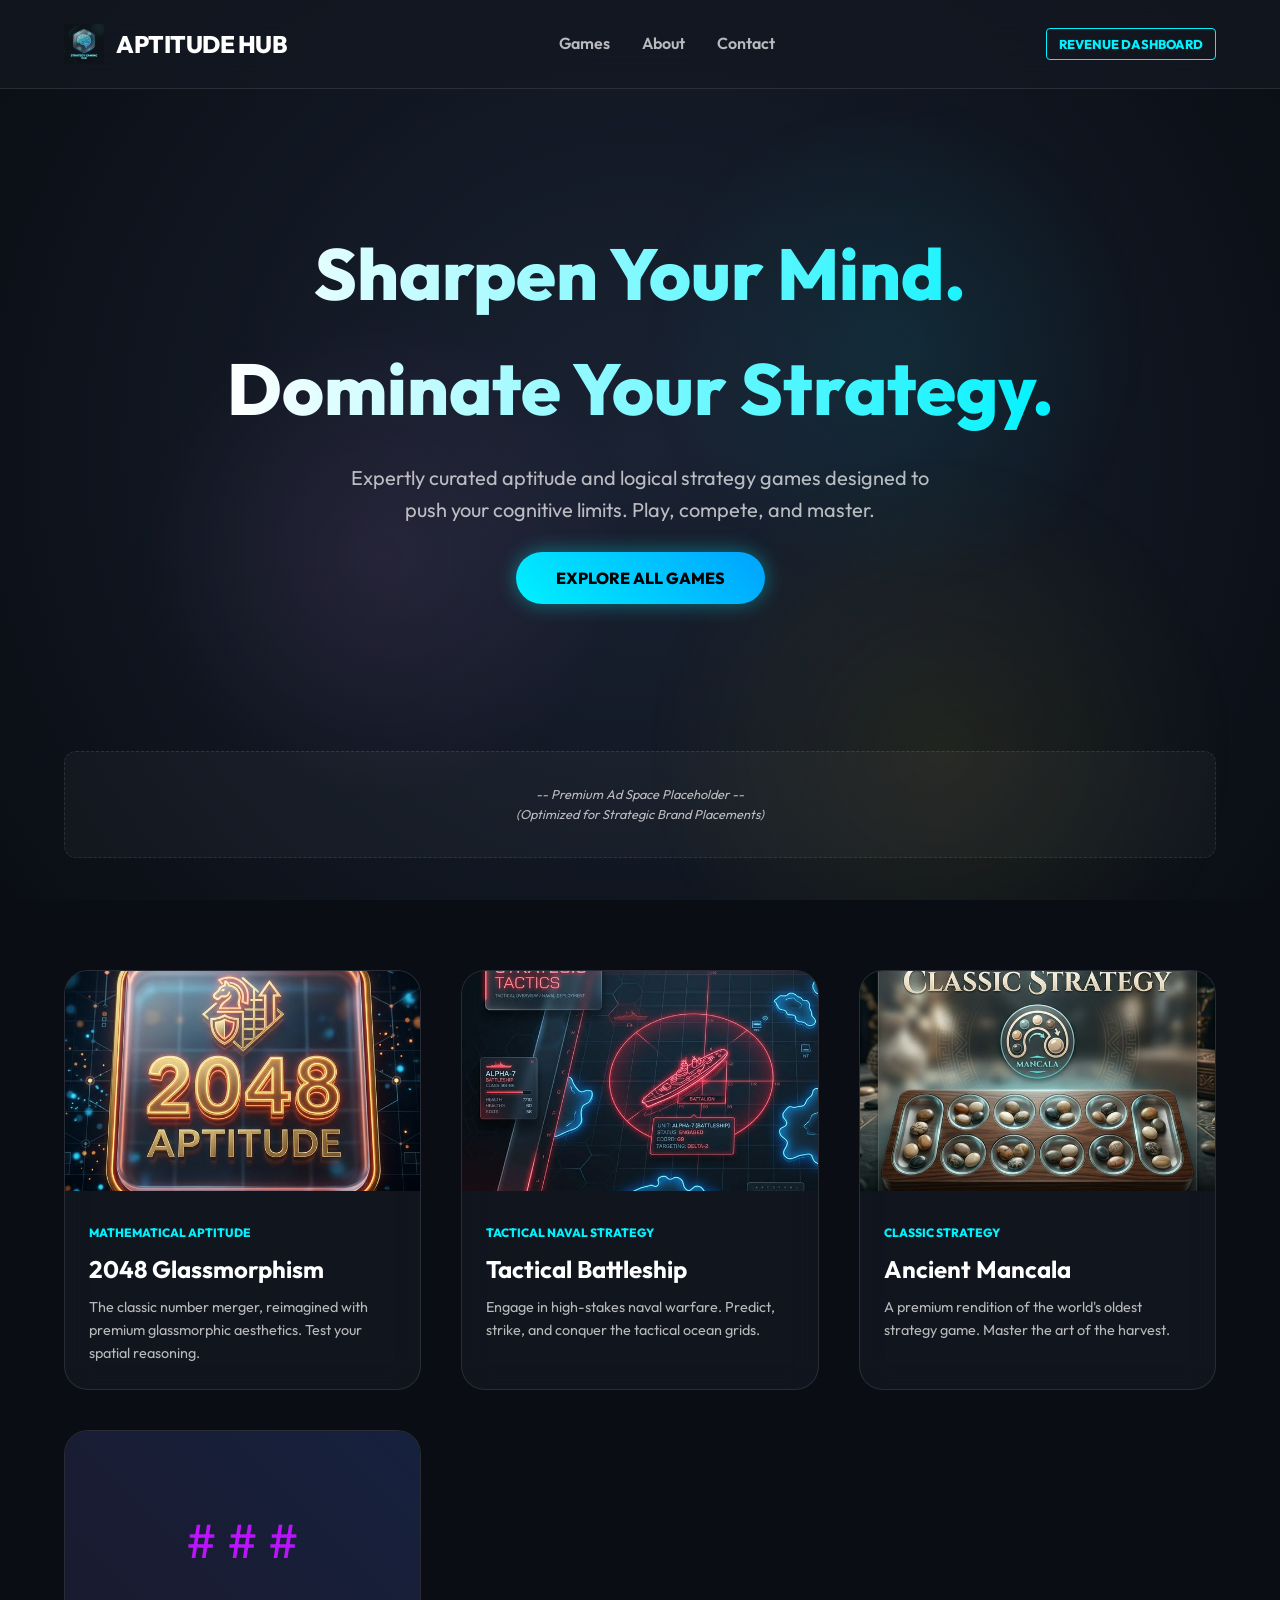
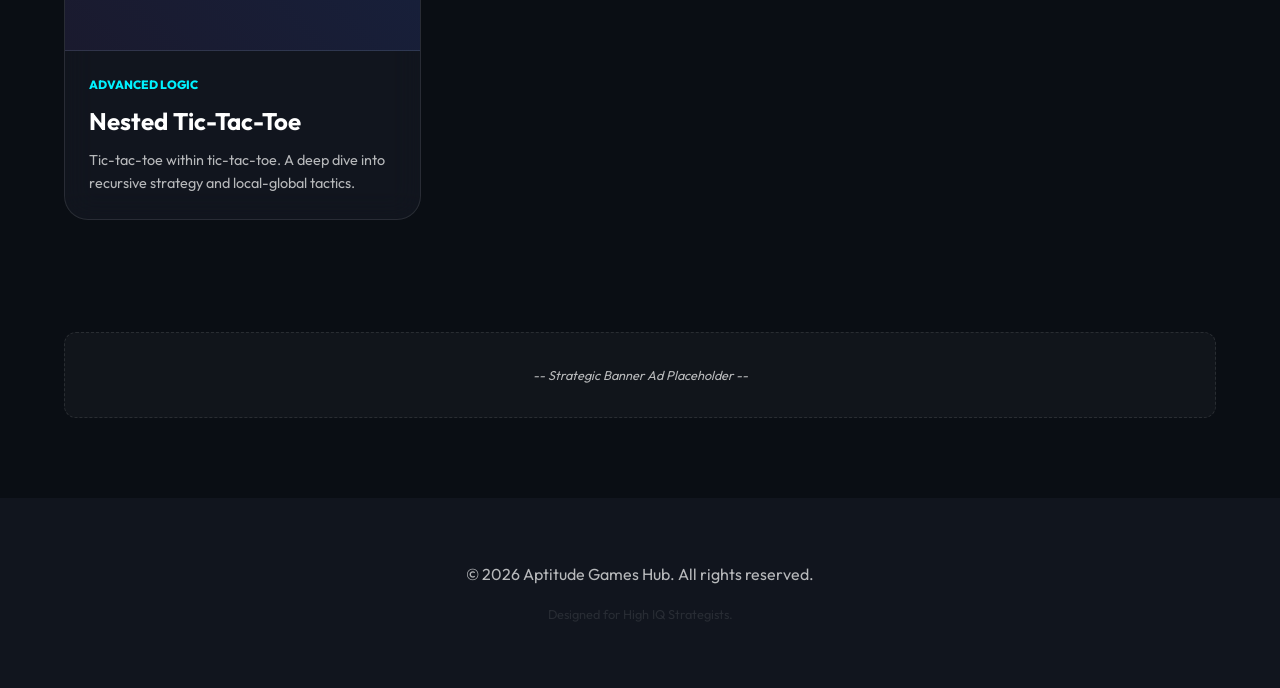
==== index.html @ 0d54a0a7 "Add files via upload" ====
<!DOCTYPE html>
<html lang="en">
<head>
    <meta charset="UTF-8">
    <meta name="viewport" content="width=device-width, initial-scale=1.0">
    <title>Aptitude Games | Master Your Strategy Hub</title>
    <meta name="description" content="A hub for the most challenging aptitude and strategy games. Improve your reflexes, logical thinking, and tactical skills.">
    
    <!-- Fonts -->
    <link rel="stylesheet" href="style.css">
    
    <!-- Favicon placeholder (using logo) -->
    <link rel="icon" type="image/png" href="assets/logo.png">
</head>
<body>
    <!-- Background Elements -->
    <div id="bg-canvas">
        <div class="glow-orb" style="top: 10%; right: 10%;"></div>
        <div class="glow-orb" style="bottom: 10%; left: 10%; filter: hue-rotate(90deg);"></div>
        <div class="glow-orb" style="top: 50%; left: 50%; width: 600px; height: 600px; filter: hue-rotate(240deg);"></div>
    </div>

    <!-- Navigation -->
    <nav>
        <div class="logo">
            <img src="assets/logo.png" alt="Aptitude Hub Logo">
            <span>Aptitude Hub</span>
        </div>
        <div class="nav-links">
            <a href="#games">Games</a>
            <a href="#about">About</a>
            <a href="#contact">Contact</a>
        </div>
        <div class="ad-link" style="color: var(--neon-cyan); cursor: pointer; font-weight: 800; font-size: 0.8rem; border: 1px solid var(--neon-cyan); padding: 5px 12px; border-radius: 4px;">REVENUE DASHBOARD</div>
    </nav>

    <!-- Hero Section -->
    <header class="hero">
        <h1>Sharpen Your Mind.<br>Dominate Your Strategy.</h1>
        <p>Expertly curated aptitude and logical strategy games designed to push your cognitive limits. Play, compete, and master.</p>
        <div class="hero-actions">
            <a href="#games" class="btn-primary">Explore All Games</a>
        </div>
    </header>

    <!-- Ad Space (Future AdSense) -->
    <div class="ad-zone">
        -- Premium Ad Space Placeholder --<br>
        (Optimized for Strategic Brand Placements)
    </div>

    <!-- Games Grid Section -->
    <section id="games" class="game-grid">
        <!-- 2048 -->
        <div class="game-card" onclick="window.location.href='2048/index.html'">
            <img src="assets/2048_thumb.png" alt="2048 Glassmorphism">
            <div class="game-info">
                <span class="game-category">Mathematical Aptitude</span>
                <h3 class="game-title">2048 Glassmorphism</h3>
                <p class="game-desc">The classic number merger, reimagined with premium glassmorphic aesthetics. Test your spatial reasoning.</p>
            </div>
        </div>


        <!-- Battleship -->
        <div class="game-card" onclick="window.location.href='battleship/index.html'">
            <img src="assets/battleship_thumb.png" alt="Tactical Battleship">
            <div class="game-info">
                <span class="game-category">Tactical Naval Strategy</span>
                <h3 class="game-title">Tactical Battleship</h3>
                <p class="game-desc">Engage in high-stakes naval warfare. Predict, strike, and conquer the tactical ocean grids.</p>
            </div>
        </div>

        <!-- Mancala -->
        <div class="game-card" onclick="window.location.href='mancala/index.html'">
            <img src="assets/mancala_thumb.png" alt="Mancala Strategy">
            <div class="game-info">
                <span class="game-category">Classic Strategy</span>
                <h3 class="game-title">Ancient Mancala</h3>
                <p class="game-desc">A premium rendition of the world's oldest strategy game. Master the art of the harvest.</p>
            </div>
        </div>

        <!-- Nested Tic Tac Toe -->
        <div class="game-card" onclick="window.location.href='tictactoe/index.html'">
            <div style="width: 100%; height: 220px; background: linear-gradient(45deg, #1a1a2e, #16213e); display: flex; align-items: center; justify-content: center; font-size: 3rem; color: var(--neon-purple); border-bottom: 1px solid var(--glass-border);">
                # # #
            </div>
            <div class="game-info">
                <span class="game-category">Advanced Logic</span>
                <h3 class="game-title">Nested Tic-Tac-Toe</h3>
                <p class="game-desc">Tic-tac-toe within tic-tac-toe. A deep dive into recursive strategy and local-global tactics.</p>
            </div>
        </div>
    </section>

    <!-- Footer Ad Space -->
    <div class="ad-zone">
        -- Strategic Banner Ad Placeholder --
    </div>

    <!-- Footer -->
    <footer style="padding: 4rem 5%; text-align: center; background: var(--glass-bg); margin-top: 5rem;">
        <p style="color: var(--text-secondary);">&copy; 2026 Aptitude Games Hub. All rights reserved.</p>
        <p style="font-size: 0.8rem; margin-top: 1rem; color: var(--glass-border);">Designed for High IQ Strategists.</p>
    </footer>

    <script src="script.js"></script>
</body>
</html>
---- style.css ----
@import url('https://fonts.googleapis.com/css2?family=Outfit:wght@300;400;600;800&display=swap');

:root {
    --bg-dark: #0a0e14;
    --glass-bg: rgba(20, 25, 35, 0.7);
    --glass-border: rgba(255, 255, 255, 0.1);
    --neon-cyan: #00f2ff;
    --neon-amber: #ffaa00;
    --neon-green: #39ff14;
    --neon-purple: #bc13fe;
    --text-primary: #ffffff;
    --text-secondary: rgba(255, 255, 255, 0.7);
    --transition: all 0.3s cubic-bezier(0.4, 0, 0.2, 1);
}

* {
    margin: 0;
    padding: 0;
    box-sizing: border-box;
}

body {
    background: var(--bg-dark);
    font-family: 'Outfit', sans-serif;
    color: var(--text-primary);
    line-height: 1.6;
    overflow-x: hidden;
}

/* Background Elements Optimized */
#bg-canvas {
    position: fixed;
    top: 0;
    left: 0;
    width: 100%;
    height: 100%;
    z-index: -1;
    background: radial-gradient(circle at 50% 50%, #1a2233 0%, #0a0e14 100%);
    overflow: hidden;
}

.glow-orb {
    position: absolute;
    width: 40vw;
    height: 40vw;
    background: radial-gradient(circle, rgba(0, 242, 255, 0.08) 0%, transparent 70%);
    border-radius: 50%;
    pointer-events: none;
    will-change: transform;
    animation: float 20s infinite ease-in-out;
}

@keyframes float {
    0%, 100% { transform: translate(0, 0) scale(1); }
    33% { transform: translate(10vw, 5vh) scale(1.1); }
    66% { transform: translate(-5vw, 15vh) scale(0.9); }
}

/* Navigation */
nav {
    display: flex;
    justify-content: space-between;
    align-items: center;
    padding: 1.5rem 5%;
    background: var(--glass-bg);
    backdrop-filter: blur(20px);
    border-bottom: 1px solid var(--glass-border);
    position: sticky;
    top: 0;
    z-index: 1000;
}

.logo {
    display: flex;
    align-items: center;
    gap: 12px;
    font-size: 1.5rem;
    font-weight: 800;
    letter-spacing: -0.5px;
    text-transform: uppercase;
}

.logo img {
    height: 40px;
}

.nav-links {
    display: flex;
    gap: 2rem;
}

.nav-links a {
    color: var(--text-secondary);
    text-decoration: none;
    font-weight: 600;
    transition: var(--transition);
}

.nav-links a:hover {
    color: var(--neon-cyan);
    text-shadow: 0 0 10px var(--neon-cyan);
}

/* Hero Section */
.hero {
    min-height: 70vh;
    display: flex;
    flex-direction: column;
    justify-content: center;
    align-items: center;
    text-align: center;
    padding: 2rem 5%;
    position: relative;
}

.hero h1 {
    font-size: 4.5rem;
    font-weight: 800;
    margin-bottom: 1rem;
    background: linear-gradient(to right, #fff, var(--neon-cyan));
    -webkit-background-clip: text;
    background-clip: text;
    -webkit-text-fill-color: transparent;
    max-width: 900px;
}

.hero p {
    font-size: 1.25rem;
    color: var(--text-secondary);
    max-width: 600px;
    margin-bottom: 2.5rem;
}

.btn-primary {
    padding: 1rem 2.5rem;
    background: linear-gradient(45deg, var(--neon-cyan), #00a2ff);
    color: #000;
    text-decoration: none;
    border-radius: 50px;
    font-weight: 800;
    text-transform: uppercase;
    box-shadow: 0 0 20px rgba(0, 242, 255, 0.4);
    transition: var(--transition);
}

.btn-primary:hover {
    transform: translateY(-5px);
    box-shadow: 0 0 35px rgba(0, 242, 255, 0.7);
}

/* Game Grid */
.game-grid {
    display: grid;
    grid-template-columns: repeat(auto-fill, minmax(320px, 1fr));
    gap: 2.5rem;
    padding: 5rem 5%;
}

.game-card {
    background: var(--glass-bg);
    border: 1px solid var(--glass-border);
    backdrop-filter: blur(15px);
    border-radius: 24px;
    overflow: hidden;
    transition: var(--transition);
    position: relative;
    cursor: pointer;
}

.game-card:hover {
    transform: translateY(-12px);
    border-color: var(--neon-cyan);
    box-shadow: 0 20px 40px rgba(0, 0, 0, 0.4);
}

.game-card img {
    width: 100%;
    height: 220px;
    object-fit: cover;
    transition: var(--transition);
}

.game-card:hover img {
    transform: scale(1.05);
}

.game-info {
    padding: 1.5rem;
}

.game-category {
    font-size: 0.75rem;
    font-weight: 800;
    text-transform: uppercase;
    color: var(--neon-cyan);
    margin-bottom: 0.5rem;
    display: block;
}

.game-title {
    font-size: 1.5rem;
    font-weight: 700;
    margin-bottom: 0.5rem;
}

.game-desc {
    font-size: 0.9rem;
    color: var(--text-secondary);
}

.ad-zone {
    background: rgba(255, 255, 255, 0.03);
    border: 1px dashed var(--glass-border);
    padding: 2rem;
    text-align: center;
    border-radius: 12px;
    margin: 2rem 5%;
    color: var(--text-secondary);
    font-style: italic;
    font-size: 0.8rem;
}

/* Mobile Adjustments */
@media (max-width: 768px) {
    .hero h1 { font-size: 2.5rem; }
    .nav-links { display: none; }
}
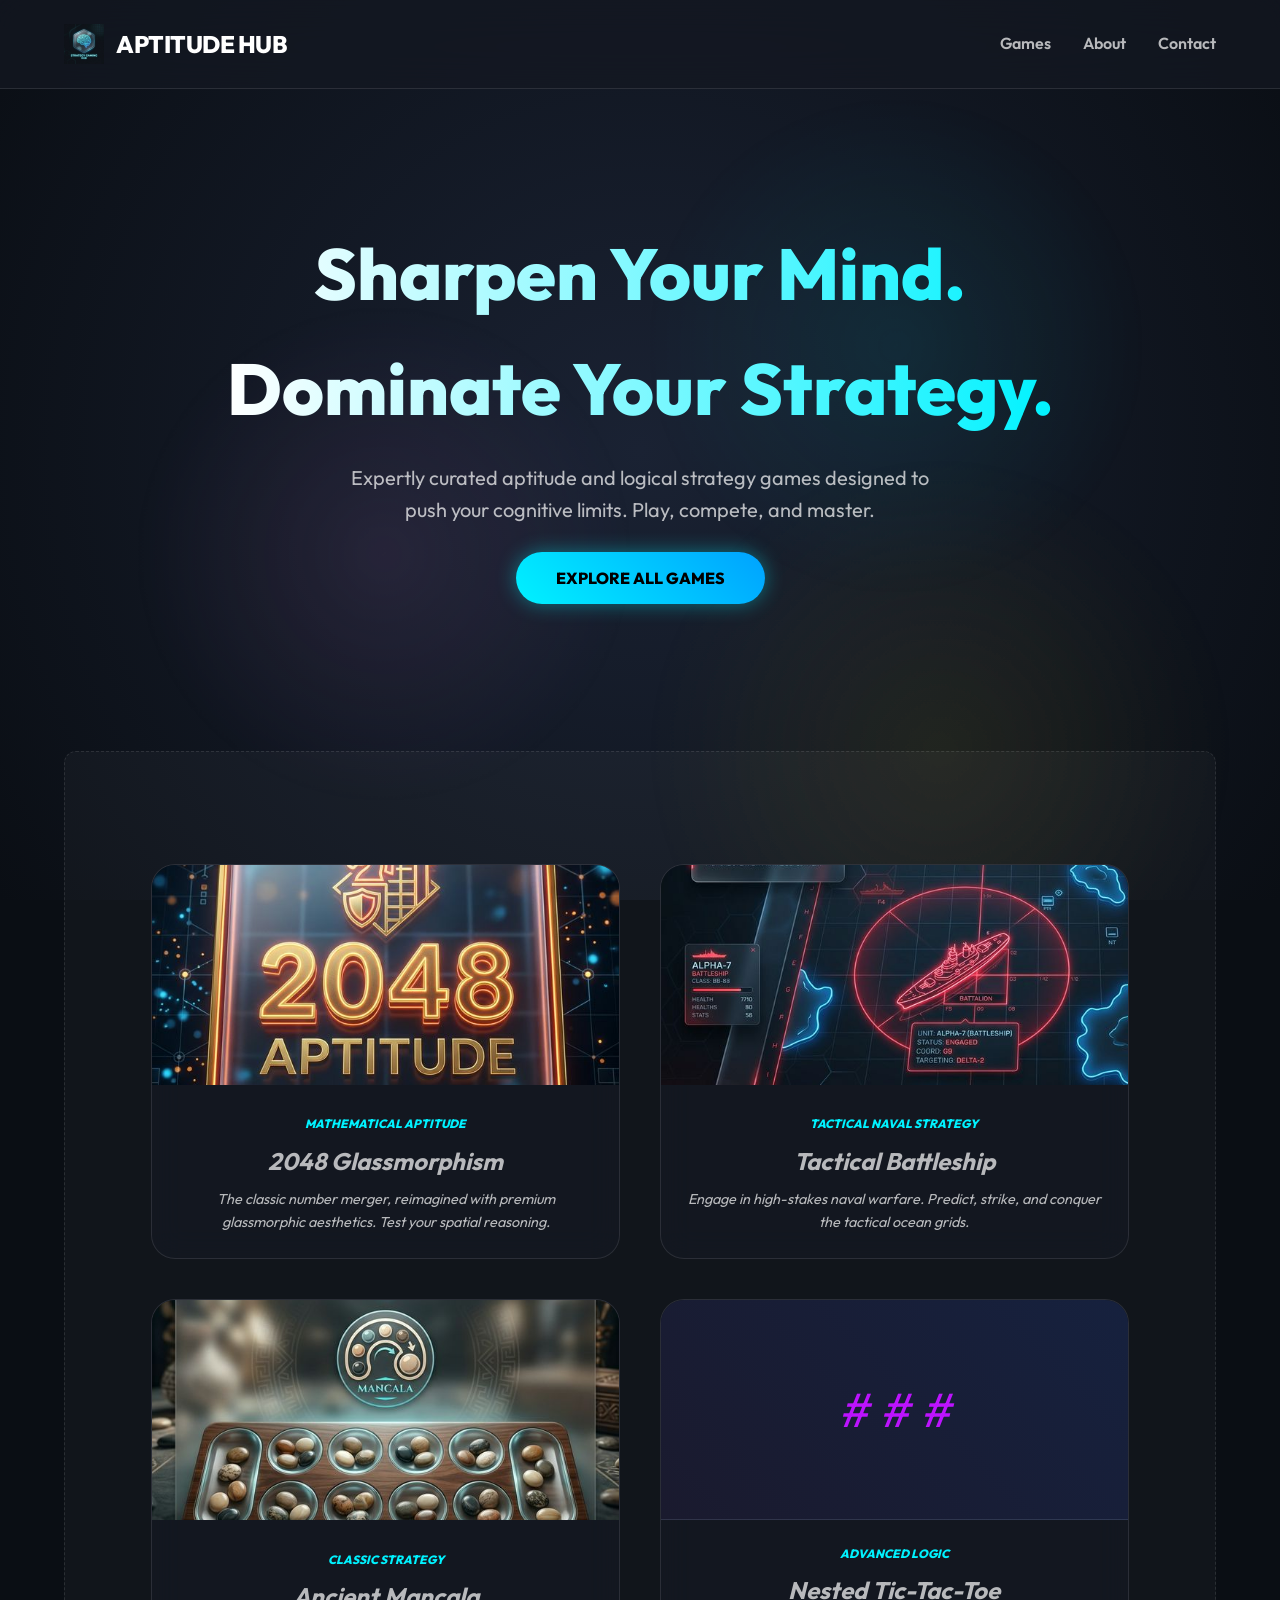
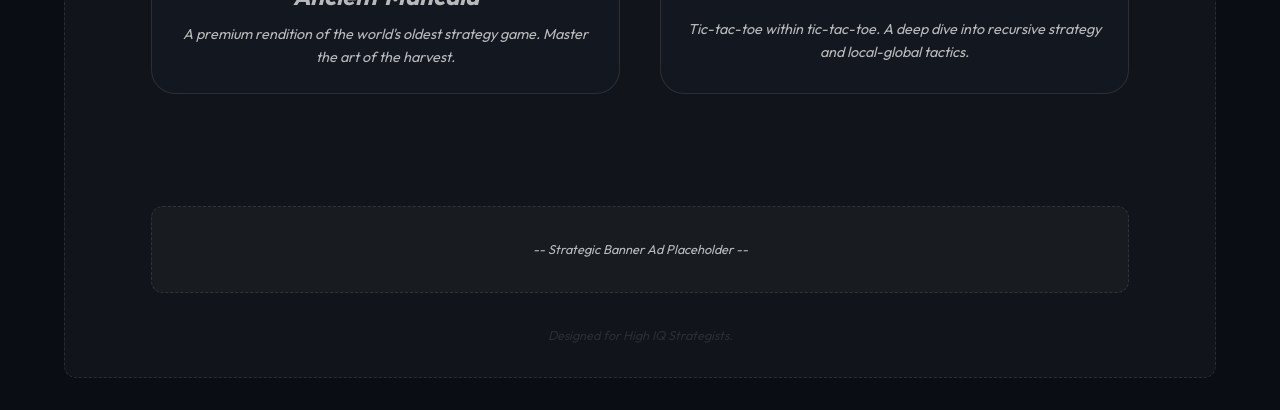
==== commit f18fd0fc: "Update index.html revenure+ad deletion" ====
--- a/index.html
+++ b/index.html
@@ -31,7 +31,6 @@
             <a href="#about">About</a>
             <a href="#contact">Contact</a>
         </div>
-        <div class="ad-link" style="color: var(--neon-cyan); cursor: pointer; font-weight: 800; font-size: 0.8rem; border: 1px solid var(--neon-cyan); padding: 5px 12px; border-radius: 4px;">REVENUE DASHBOARD</div>
     </nav>
 
     <!-- Hero Section -->
@@ -45,10 +44,7 @@
 
     <!-- Ad Space (Future AdSense) -->
     <div class="ad-zone">
-        -- Premium Ad Space Placeholder --<br>
-        (Optimized for Strategic Brand Placements)
-    </div>
-
+       
     <!-- Games Grid Section -->
     <section id="games" class="game-grid">
         <!-- 2048 -->
@@ -101,8 +97,7 @@
     </div>
 
     <!-- Footer -->
-    <footer style="padding: 4rem 5%; text-align: center; background: var(--glass-bg); margin-top: 5rem;">
-        <p style="color: var(--text-secondary);">&copy; 2026 Aptitude Games Hub. All rights reserved.</p>
+
         <p style="font-size: 0.8rem; margin-top: 1rem; color: var(--glass-border);">Designed for High IQ Strategists.</p>
     </footer>
 
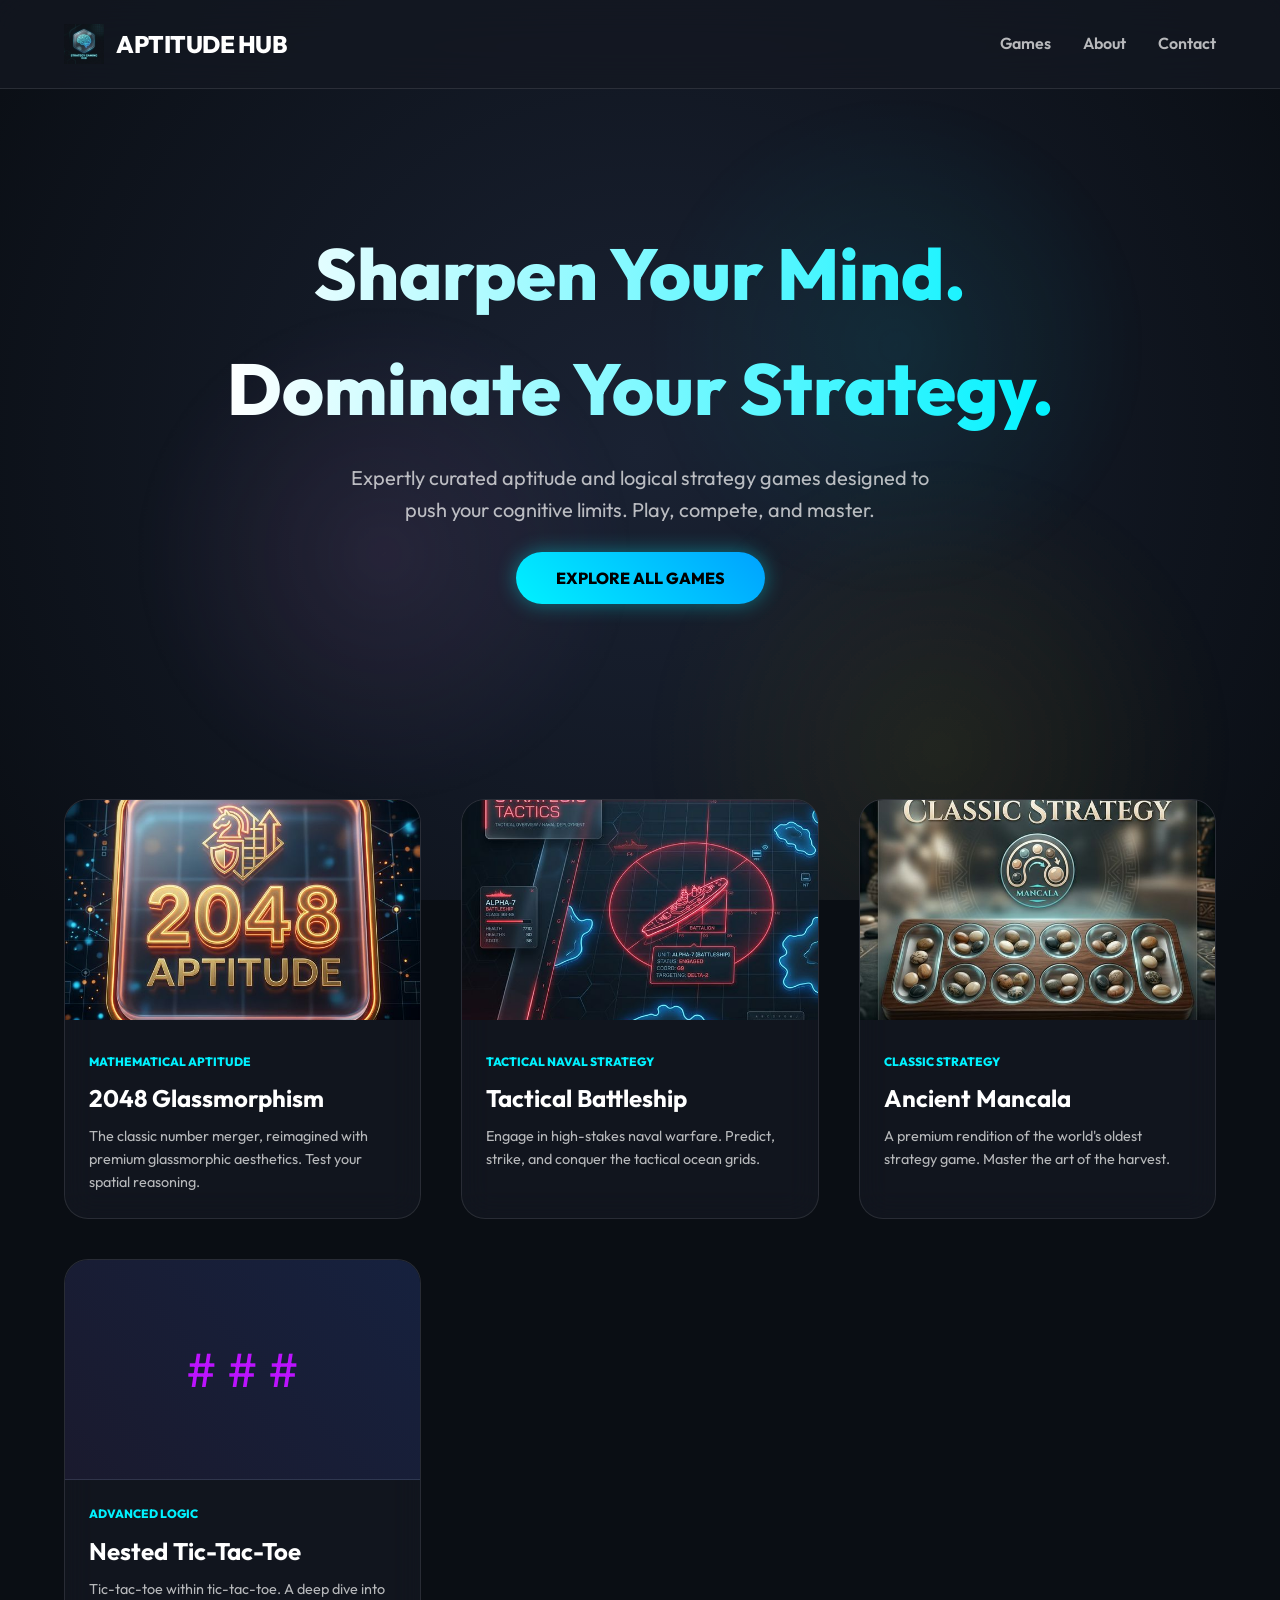
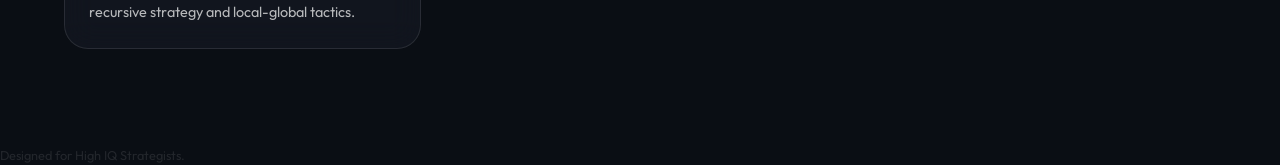
==== commit a9514972: "Update index.html" ====
--- a/index.html
+++ b/index.html
@@ -91,10 +91,6 @@
         </div>
     </section>
 
-    <!-- Footer Ad Space -->
-    <div class="ad-zone">
-        -- Strategic Banner Ad Placeholder --
-    </div>
 
     <!-- Footer -->
 
--- a/style.css
+++ b/style.css
@@ -208,17 +208,6 @@
     color: var(--text-secondary);
 }
 
-.ad-zone {
-    background: rgba(255, 255, 255, 0.03);
-    border: 1px dashed var(--glass-border);
-    padding: 2rem;
-    text-align: center;
-    border-radius: 12px;
-    margin: 2rem 5%;
-    color: var(--text-secondary);
-    font-style: italic;
-    font-size: 0.8rem;
-}
 
 /* Mobile Adjustments */
 @media (max-width: 768px) {
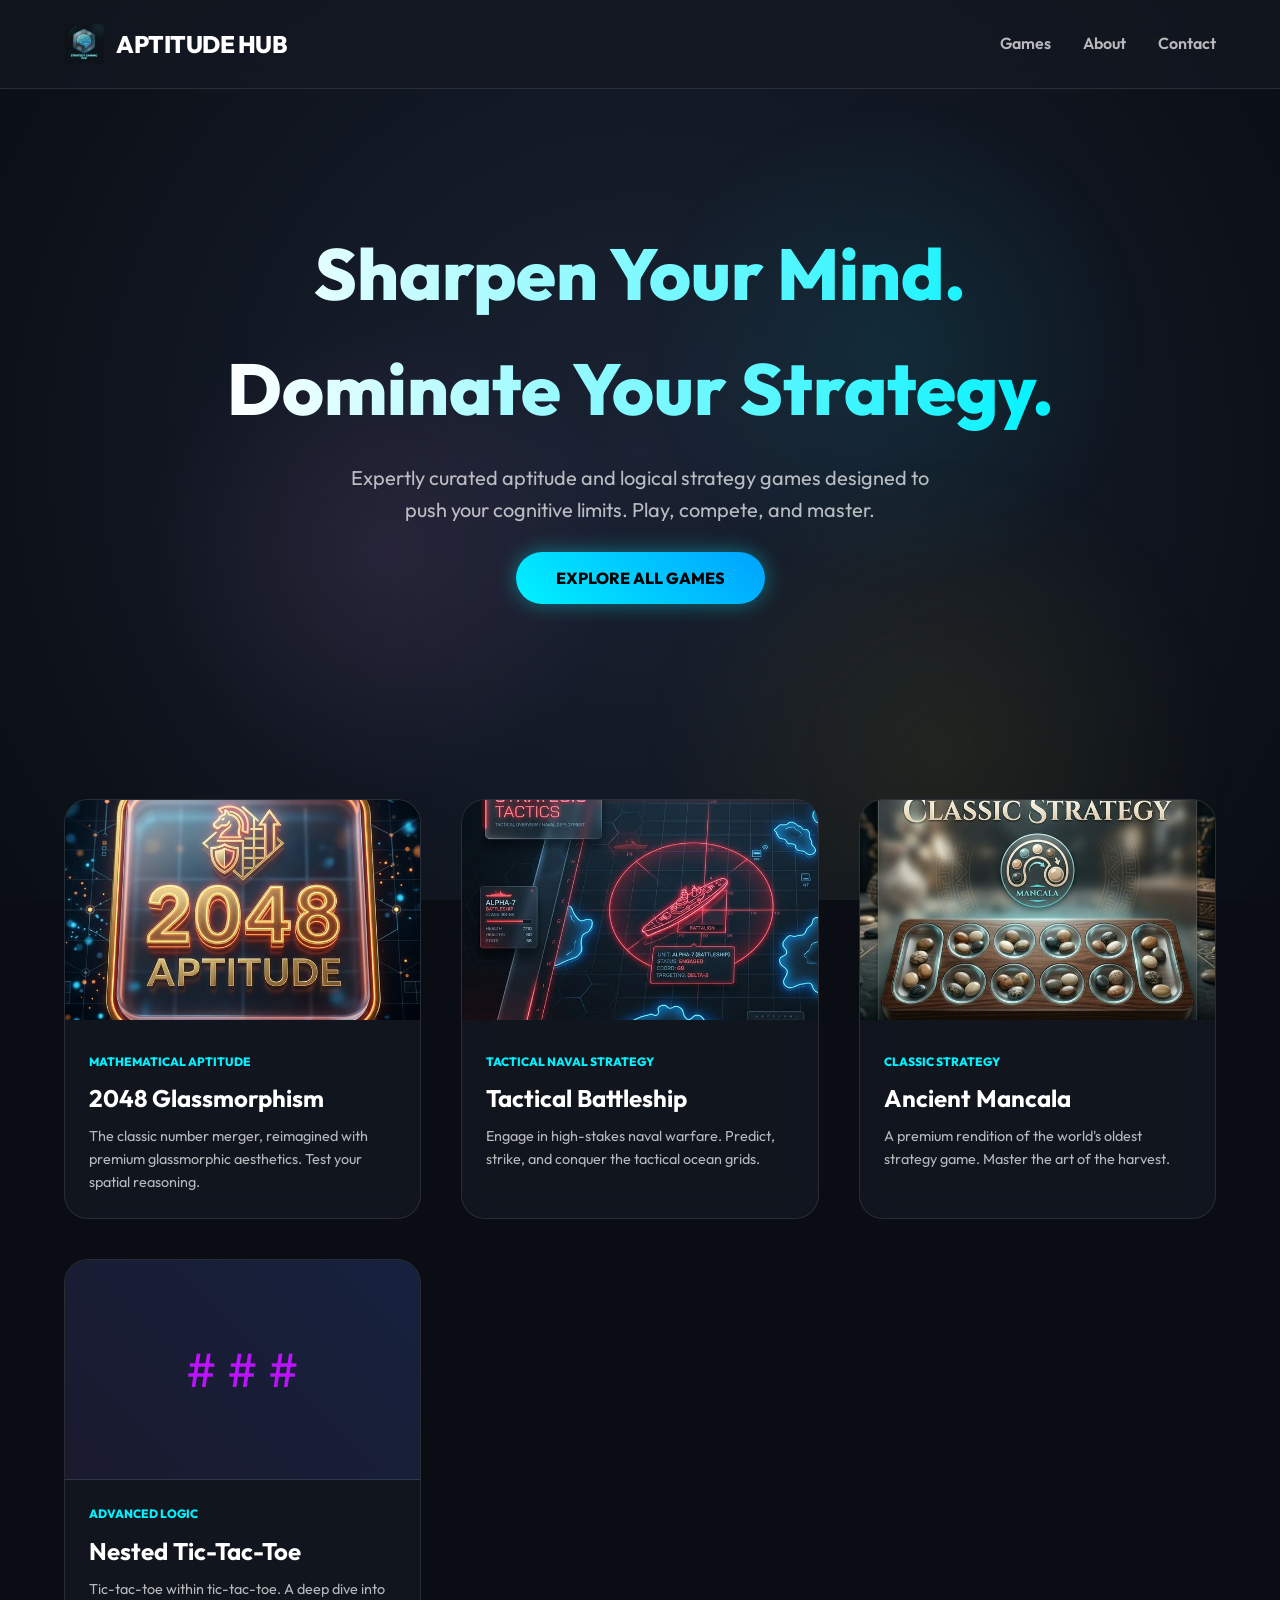
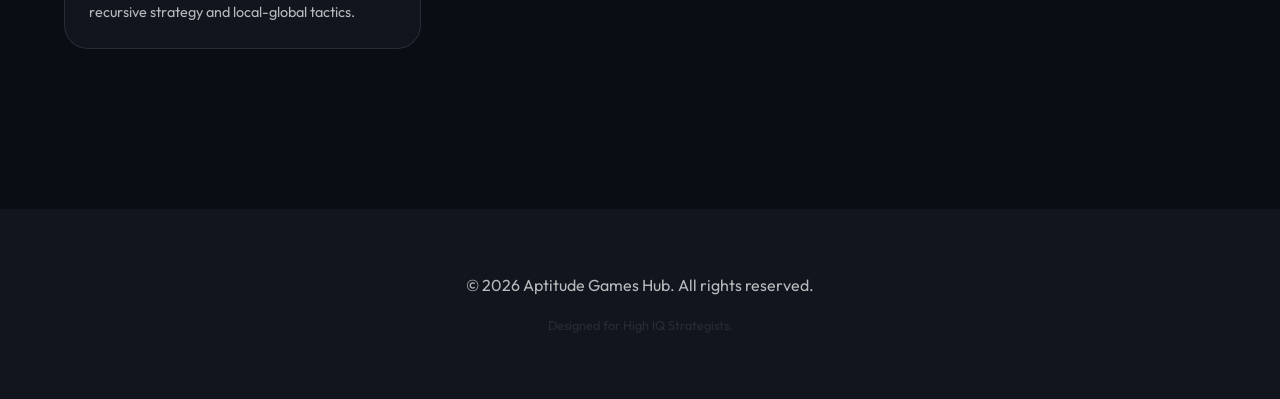
==== commit 59f9f1ef: "Add files via upload" ====
--- a/index.html
+++ b/index.html
@@ -42,9 +42,6 @@
         </div>
     </header>
 
-    <!-- Ad Space (Future AdSense) -->
-    <div class="ad-zone">
-       
     <!-- Games Grid Section -->
     <section id="games" class="game-grid">
         <!-- 2048 -->
@@ -56,7 +53,6 @@
                 <p class="game-desc">The classic number merger, reimagined with premium glassmorphic aesthetics. Test your spatial reasoning.</p>
             </div>
         </div>
-
 
         <!-- Battleship -->
         <div class="game-card" onclick="window.location.href='battleship/index.html'">
@@ -91,9 +87,9 @@
         </div>
     </section>
 
-
     <!-- Footer -->
-
+    <footer style="padding: 4rem 5%; text-align: center; background: var(--glass-bg); margin-top: 5rem;">
+        <p style="color: var(--text-secondary);">&copy; 2026 Aptitude Games Hub. All rights reserved.</p>
         <p style="font-size: 0.8rem; margin-top: 1rem; color: var(--glass-border);">Designed for High IQ Strategists.</p>
     </footer>
 
--- a/style.css
+++ b/style.css
@@ -209,6 +209,7 @@
 }
 
 
+
 /* Mobile Adjustments */
 @media (max-width: 768px) {
     .hero h1 { font-size: 2.5rem; }
